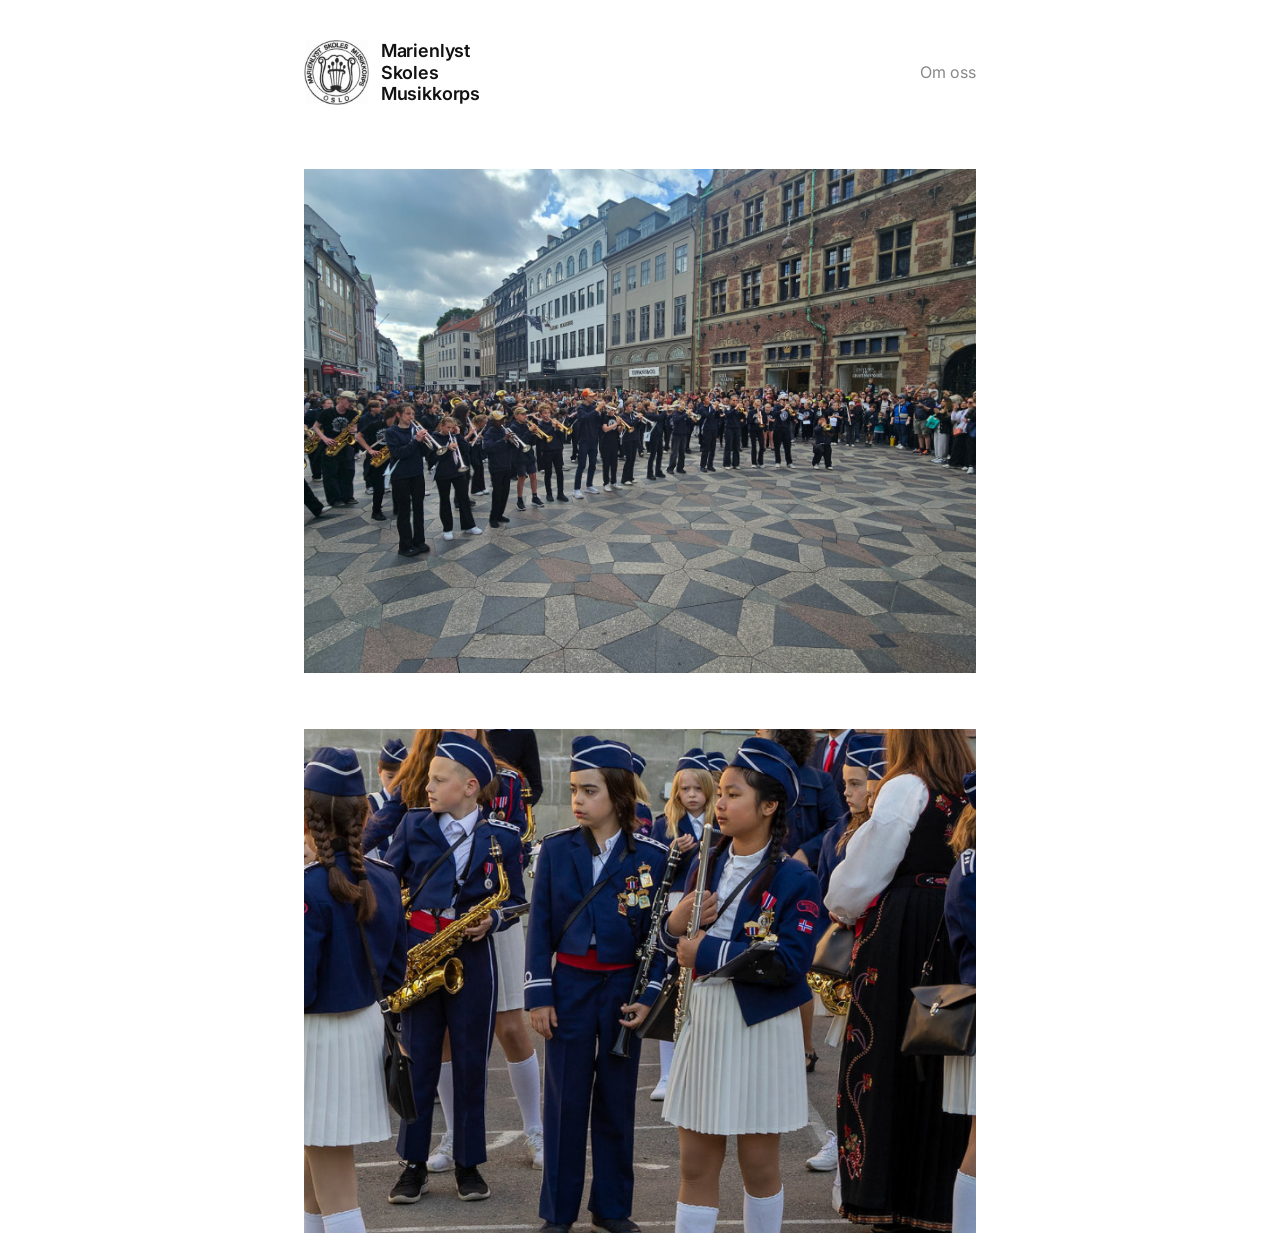
==== index.html @ fdddfdef "initial commit" ====
<!DOCTYPE html>
<html lang="en">
<head>
  <meta charset="UTF-8" />
  <meta name="viewport" content="width=device-width, initial-scale=1.0" />
  <title>Marienlyst Skoles Musikkorps</title>
  <link rel="preconnect" href="https://fonts.googleapis.com" />
  <link rel="preconnect" href="https://fonts.gstatic.com" crossorigin />
  <link href="https://fonts.googleapis.com/css2?family=Inter:wght@400;500;600&display=swap" rel="stylesheet" />
  <link rel="stylesheet" href="style.css" />
</head>
<body>
  <div class="wrap">
    <header>
      <nav class="nav">
        <a href="index.html" class="logo">
          <img src="assets/main_logo_bw.png" alt="" class="logo-mark" />
          <span class="logo-text">Marienlyst<br />Skoles<br />Musikkorps</span>
        </a>
        <div class="nav-links">
          <a href="about.html">Om oss</a>
        </div>
      </nav>
    </header>

    <main>
      <!-- A couple of dummy photos. Swap the src values for your own. -->
      <div class="gallery">
        <figure class="work" style="margin:0;">
          <img src="assets/20250625_164010.jpg" alt="Project One" />
          <figcaption class="caption">Korpstur til Kjøbenhavn med Urra og Kjelsås</figcaption>
        </figure>

        <figure class="work" style="margin:0;">
          <img src="assets/hero_bg1.png" alt="17. mai" />
          <figcaption class="caption">17. mai</figcaption>
        </figure>
      </div>
    </main>
  </div>
</body>
</html>
---- style.css ----
:root {
  --ink: #111111;
  --muted: #888888;
  --bg: #ffffff;
  --line: #e8e8e8;
  --maxw: 720px;
}

* { box-sizing: border-box; }

html { -webkit-text-size-adjust: 100%; }

body {
  margin: 0;
  background: var(--bg);
  color: var(--ink);
  font-family: "Inter", -apple-system, BlinkMacSystemFont, "Segoe UI", Helvetica, Arial, sans-serif;
  font-size: 17px;
  line-height: 1.6;
  font-weight: 400;
  -webkit-font-smoothing: antialiased;
  text-rendering: optimizeLegibility;
}

.wrap {
  max-width: var(--maxw);
  margin: 0 auto;
  padding: 0 24px;
}

/* ---- Header / nav ---- */
header {
  padding: 40px 0 0;
}

.nav {
  display: flex;
  align-items: center;
  justify-content: space-between;
  gap: 16px;
}

.logo {
  display: flex;
  align-items: center;
  gap: 12px;
  color: var(--ink);
  text-decoration: none;
}

.logo-text {
  font-weight: 600;
  font-size: 18px;
  line-height: 1.2;
  letter-spacing: -0.01em;
}

.logo-mark {
  /* span the full height of the three stacked words: font-size * line-height * 3 */
  width: calc(18px * 1.2 * 3);
  height: calc(18px * 1.2 * 3);
  object-fit: contain;
  flex: 0 0 auto;
}

.nav-links {
  display: flex;
  gap: 22px;
}

.nav-links a {
  color: var(--muted);
  text-decoration: none;
  font-size: 16px;
  transition: color 0.15s ease;
}

.nav-links a:hover,
.nav-links a.active {
  color: var(--ink);
}

/* ---- Main ---- */
main {
  padding: 64px 0 0;
}

h1 {
  font-size: 15px;
  font-weight: 500;
  letter-spacing: 0.02em;
  margin: 0 0 28px;
  color: var(--ink);
}

/* ---- Gallery (main page) ---- */
.gallery {
  display: flex;
  flex-direction: column;
  gap: 56px;
}

.work {
  position: relative;
}

.work img {
  width: 100%;
  display: block;
  background: #f2f2f2;
  aspect-ratio: 4 / 3;
  object-fit: cover;
}

/* Caption is hidden until hover, then fades in as a yellow panel
   with the title centered over the image. */
.work .caption {
  position: absolute;
  inset: 0;
  display: flex;
  align-items: center;
  justify-content: center;
  padding: 24px;
  text-align: center;
  background: rgba(167, 199, 231, 0.9);
  color: var(--ink);
  font-size: 18px;
  font-weight: 500;
  letter-spacing: 0.01em;
  opacity: 0;
  transition: opacity 0.2s ease;
}

.work:hover .caption {
  opacity: 1;
}

/* Touch devices have no hover: show the title as a label below instead. */
@media (hover: none) {
  .work .caption {
    position: static;
    opacity: 1;
    background: none;
    color: var(--muted);
    justify-content: flex-start;
    text-align: left;
    padding: 12px 0 0;
    font-size: 15px;
    font-weight: 400;
  }
}

/* ---- About page ---- */
.portrait {
  width: 100%;
  display: block;
  filter: grayscale(100%);
  background: #f2f2f2;
  aspect-ratio: 4 / 5;
  object-fit: cover;
}

.bio {
  margin: 40px 0 0;
}

.bio p {
  margin: 0 0 20px;
  max-width: 54ch;
}

.bio a {
  color: var(--ink);
  text-decoration: underline;
  text-decoration-color: #cdcdcd;
  text-decoration-thickness: 1px;
  text-underline-offset: 3px;
  transition: text-decoration-color 0.15s ease;
}

.bio a:hover {
  text-decoration-color: var(--ink);
}

/* Conductors list — minimal hanging dash instead of default bullets */
.people {
  list-style: none;
  margin: 4px 0 0;
  padding: 0;
}

.people li {
  position: relative;
  padding-left: 22px;
  max-width: 54ch;
}

.people li + li {
  margin-top: 10px;
}

.people li::before {
  content: "";
  position: absolute;
  left: 0;
  top: 0.72em;
  width: 10px;
  height: 1px;
  background: var(--muted);
}

.details {
  margin: 56px 0 0;
  border-top: 1px solid var(--line);
  padding-top: 32px;
}

.row {
  display: flex;
  gap: 24px;
  padding: 8px 0;
}

.row .label {
  flex: 0 0 120px;
  color: var(--muted);
  font-size: 15px;
}

.row .value {
  color: var(--ink);
  font-size: 15px;
}

.row .value a {
  color: var(--ink);
  text-decoration: none;
  border-bottom: 1px solid var(--line);
  transition: border-color 0.15s ease;
}

.row .value a:hover {
  border-color: var(--ink);
}

.social {
  display: flex;
  align-items: center;
  gap: 16px;
}

.social a {
  display: inline-flex;
  color: var(--muted);
  border-bottom: none;
  transition: color 0.15s ease;
}

.social svg {
  width: 36px;
  height: 36px;
}

.social a:hover {
  color: var(--ink);
  border-bottom: none;
}

/* ---- Footer ---- */
footer {
  padding: 80px 0 48px;
  color: var(--muted);
  font-size: 14px;
}

/* ---- Responsive ---- */
@media (max-width: 540px) {
  body { font-size: 16px; }
  header { padding-top: 28px; }
  main { padding-top: 44px; }
  .logo-text { font-size: 15px; }
  .logo-mark { width: calc(15px * 1.2 * 3); height: calc(15px * 1.2 * 3); }
  .gallery { gap: 40px; }
  .row { flex-direction: column; gap: 2px; }
  .row .label { flex-basis: auto; }
}
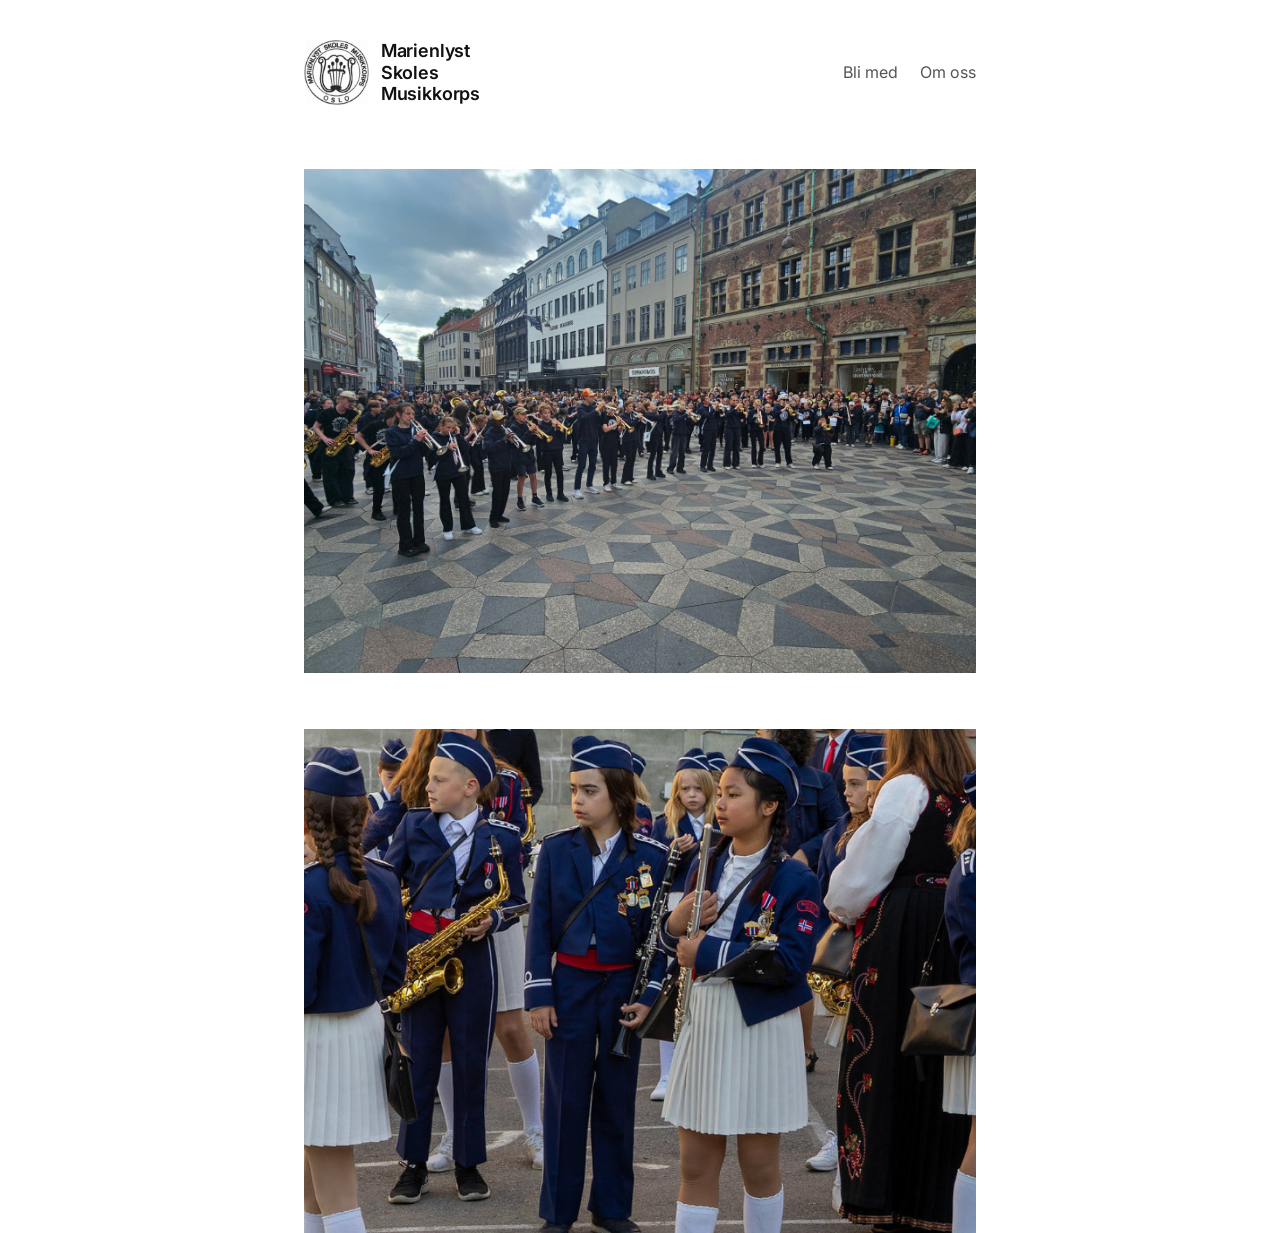
==== commit a898bf94: "add blimed" ====
--- a/index.html
+++ b/index.html
@@ -18,17 +18,17 @@
           <span class="logo-text">Marienlyst<br />Skoles<br />Musikkorps</span>
         </a>
         <div class="nav-links">
-          <a href="about.html">Om oss</a>
+          <a href="bli_med.html">Bli med</a>
+          <a href="om_oss.html">Om oss</a>
         </div>
       </nav>
     </header>
 
     <main>
-      <!-- A couple of dummy photos. Swap the src values for your own. -->
       <div class="gallery">
         <figure class="work" style="margin:0;">
           <img src="assets/20250625_164010.jpg" alt="Project One" />
-          <figcaption class="caption">Korpstur til Kjøbenhavn med Urra og Kjelsås</figcaption>
+          <figcaption class="caption">Korpstur til København med Urra og Kjelsås</figcaption>
         </figure>
 
         <figure class="work" style="margin:0;">
--- a/style.css
+++ b/style.css
@@ -69,7 +69,7 @@
 }
 
 .nav-links a {
-  color: var(--muted);
+  color: #555555;
   text-decoration: none;
   font-size: 16px;
   transition: color 0.15s ease;
@@ -112,8 +112,6 @@
   object-fit: cover;
 }
 
-/* Caption is hidden until hover, then fades in as a yellow panel
-   with the title centered over the image. */
 .work .caption {
   position: absolute;
   inset: 0;
@@ -171,35 +169,39 @@
 
 .bio a {
   color: var(--ink);
-  text-decoration: underline;
-  text-decoration-color: #cdcdcd;
-  text-decoration-thickness: 1px;
-  text-underline-offset: 3px;
-  transition: text-decoration-color 0.15s ease;
+  text-decoration: none;
+  background: rgba(167, 199, 231, 0.35);
+  padding: 0 4px;
+  border-radius: 3px;
+  transition: background 0.15s ease;
 }
 
 .bio a:hover {
-  text-decoration-color: var(--ink);
-}
-
-/* Conductors list — minimal hanging dash instead of default bullets */
-.people {
+  background: rgba(167, 199, 231, 0.75);
+}
+
+/* Hanging-dash lists (conductors, instruments) — minimal dash instead of default bullets */
+.people,
+.instruments {
   list-style: none;
   margin: 4px 0 0;
   padding: 0;
 }
 
-.people li {
+.people li,
+.instruments li {
   position: relative;
   padding-left: 22px;
   max-width: 54ch;
 }
 
-.people li + li {
+.people li + li,
+.instruments li + li {
   margin-top: 10px;
 }
 
-.people li::before {
+.people li::before,
+.instruments li::before {
   content: "";
   position: absolute;
   left: 0;
@@ -251,17 +253,24 @@
 
 .social a {
   display: inline-flex;
-  color: var(--muted);
+  align-items: center;
+  justify-content: center;
+  width: 44px;
+  height: 44px;
+  border-radius: 10px;
+  background: rgba(167, 199, 231, 0.35);
+  color: var(--ink);
   border-bottom: none;
-  transition: color 0.15s ease;
+  transition: background 0.15s ease;
 }
 
 .social svg {
-  width: 36px;
-  height: 36px;
+  width: 28px;
+  height: 28px;
 }
 
 .social a:hover {
+  background: rgba(167, 199, 231, 0.75);
   color: var(--ink);
   border-bottom: none;
 }
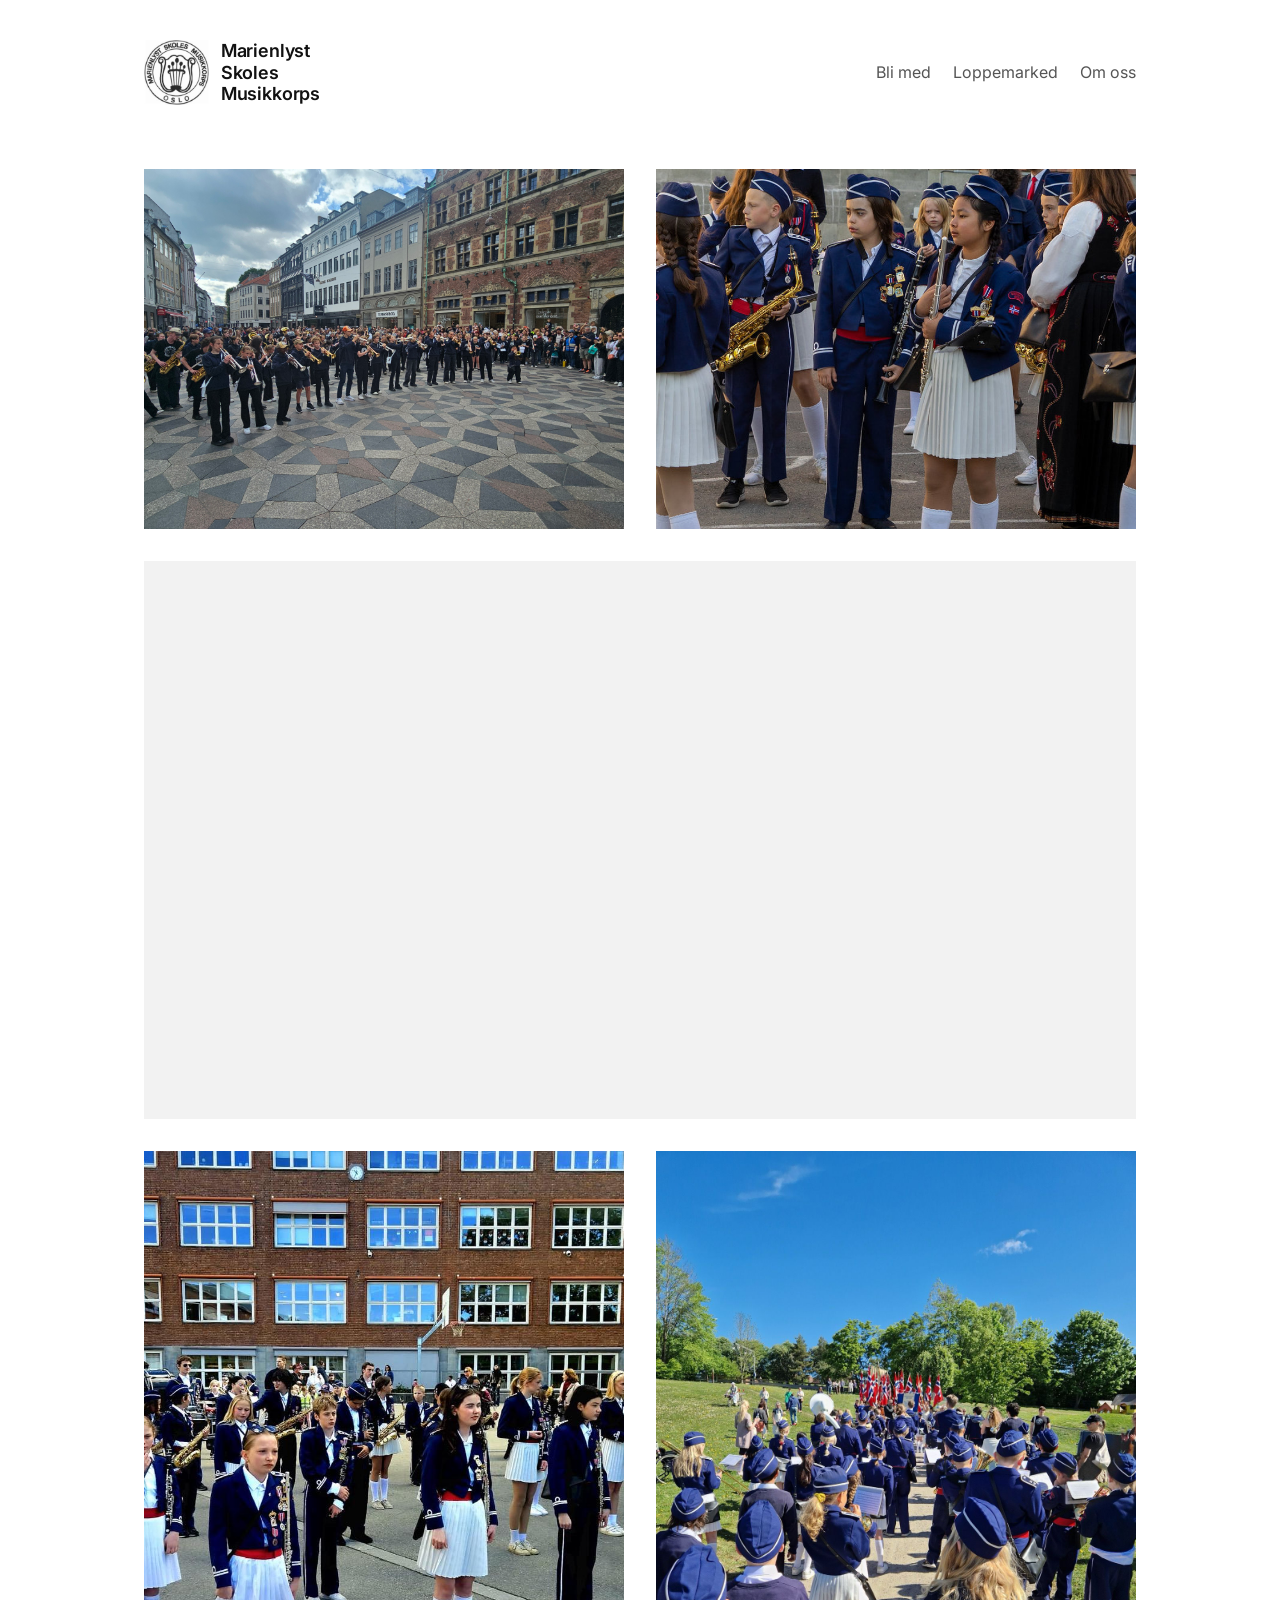
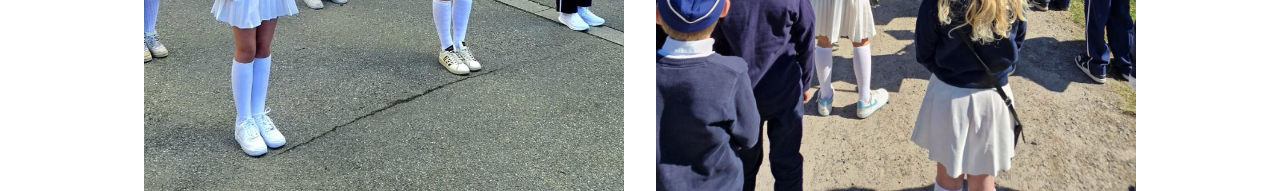
==== commit b8c167ce: "upgrade" ====
--- a/index.html
+++ b/index.html
@@ -10,15 +10,21 @@
   <link rel="stylesheet" href="style.css" />
 </head>
 <body>
-  <div class="wrap">
+  <div class="wrap wrap--wide">
     <header>
       <nav class="nav">
         <a href="index.html" class="logo">
           <img src="assets/main_logo_bw.png" alt="" class="logo-mark" />
           <span class="logo-text">Marienlyst<br />Skoles<br />Musikkorps</span>
         </a>
-        <div class="nav-links">
+        <button class="nav-toggle" aria-label="Meny" aria-controls="nav-links" aria-expanded="false">
+          <span class="nav-toggle-bar"></span>
+          <span class="nav-toggle-bar"></span>
+          <span class="nav-toggle-bar"></span>
+        </button>
+        <div class="nav-links" id="nav-links">
           <a href="bli_med.html">Bli med</a>
+          <a href="loppemarked.html">Loppemarked</a>
           <a href="om_oss.html">Om oss</a>
         </div>
       </nav>
@@ -35,8 +41,30 @@
           <img src="assets/hero_bg1.png" alt="17. mai" />
           <figcaption class="caption">17. mai</figcaption>
         </figure>
+
+        <figure class="work video" style="margin:0;">
+          <iframe
+            src="https://www.youtube-nocookie.com/embed/e8KeN7Cq8y0"
+            title="Marienlyst Skoles Musikkorps"
+            allow="accelerometer; autoplay; clipboard-write; encrypted-media; gyroscope; picture-in-picture; web-share"
+            referrerpolicy="strict-origin-when-cross-origin"
+            loading="lazy"
+            allowfullscreen
+          ></iframe>
+        </figure>
+
+        <figure class="work tall" style="margin:0;">
+          <img src="assets/oppstilling.jpeg" alt="Oppstilling" />
+          <figcaption class="caption">Oppstilling</figcaption>
+        </figure>
+
+        <figure class="work tall" style="margin:0;">
+          <img src="assets/barnetog.jpeg" alt="Barnetog" />
+          <figcaption class="caption">Barnetog</figcaption>
+        </figure>
       </div>
     </main>
   </div>
+  <script src="nav.js" defer></script>
 </body>
 </html>
--- a/style.css
+++ b/style.css
@@ -28,6 +28,11 @@
   padding: 0 24px;
 }
 
+/* Landing page runs wider to give the gallery room for two columns */
+.wrap--wide {
+  max-width: 1040px;
+}
+
 /* ---- Header / nav ---- */
 header {
   padding: 40px 0 0;
@@ -80,6 +85,48 @@
   color: var(--ink);
 }
 
+.nav-toggle {
+  display: none;
+  flex-direction: column;
+  justify-content: center;
+  gap: 5px;
+  width: 40px;
+  height: 40px;
+  padding: 0;
+  border: 0;
+  background: none;
+  color: var(--ink);
+  cursor: pointer;
+}
+
+.nav-toggle-bar {
+  display: block;
+  width: 22px;
+  height: 2px;
+  margin: 0 auto;
+  background: currentColor;
+}
+
+/* Fold the nav into a hamburger dropdown on narrow screens */
+@media (max-width: 600px) {
+  .nav { flex-wrap: wrap; }
+  .nav-toggle { display: flex; }
+  .nav-links {
+    flex-basis: 100%;
+    flex-direction: column;
+    gap: 0;
+    display: none;
+    margin-top: 12px;
+    border-top: 1px solid var(--line);
+  }
+  .nav-links.open { display: flex; }
+  .nav-links a {
+    padding: 12px 0;
+    font-size: 17px;
+    border-bottom: 1px solid var(--line);
+  }
+}
+
 /* ---- Main ---- */
 main {
   padding: 64px 0 0;
@@ -98,6 +145,18 @@
   display: flex;
   flex-direction: column;
   gap: 56px;
+}
+
+/* Two columns on desktop; the video spans the full width below the photos */
+@media (min-width: 601px) {
+  .gallery {
+    display: grid;
+    grid-template-columns: 1fr 1fr;
+    gap: 32px;
+  }
+  .gallery .video {
+    grid-column: 1 / -1;
+  }
 }
 
 .work {
@@ -110,6 +169,25 @@
   background: #f2f2f2;
   aspect-ratio: 4 / 3;
   object-fit: cover;
+}
+
+/* Portrait tiles for upright photos */
+.work.tall img {
+  aspect-ratio: 3 / 4;
+}
+
+/* Video tile: same full-width box and grey placeholder as photos,
+   but 16/9 (video's natural ratio) and no hover caption. */
+.work.video {
+  aspect-ratio: 16 / 9;
+  background: #f2f2f2;
+}
+
+.work.video iframe {
+  width: 100%;
+  height: 100%;
+  display: block;
+  border: 0;
 }
 
 .work .caption {
@@ -170,21 +248,21 @@
 .bio a {
   color: var(--ink);
   text-decoration: none;
-  background: rgba(167, 199, 231, 0.35);
+  background: rgba(245, 152, 50, 0.45);
   padding: 0 4px;
   border-radius: 3px;
   transition: background 0.15s ease;
 }
 
 .bio a:hover {
-  background: rgba(167, 199, 231, 0.75);
+  background: rgba(245, 152, 50, 0.85);
 }
 
 /* Hanging-dash lists (conductors, instruments) — minimal dash instead of default bullets */
 .people,
 .instruments {
   list-style: none;
-  margin: 4px 0 0;
+  margin: 4px 0 24px;
   padding: 0;
 }
 
@@ -258,7 +336,7 @@
   width: 44px;
   height: 44px;
   border-radius: 10px;
-  background: rgba(167, 199, 231, 0.35);
+  background: rgba(245, 152, 50, 0.45);
   color: var(--ink);
   border-bottom: none;
   transition: background 0.15s ease;
@@ -270,7 +348,7 @@
 }
 
 .social a:hover {
-  background: rgba(167, 199, 231, 0.75);
+  background: rgba(245, 152, 50, 0.85);
   color: var(--ink);
   border-bottom: none;
 }
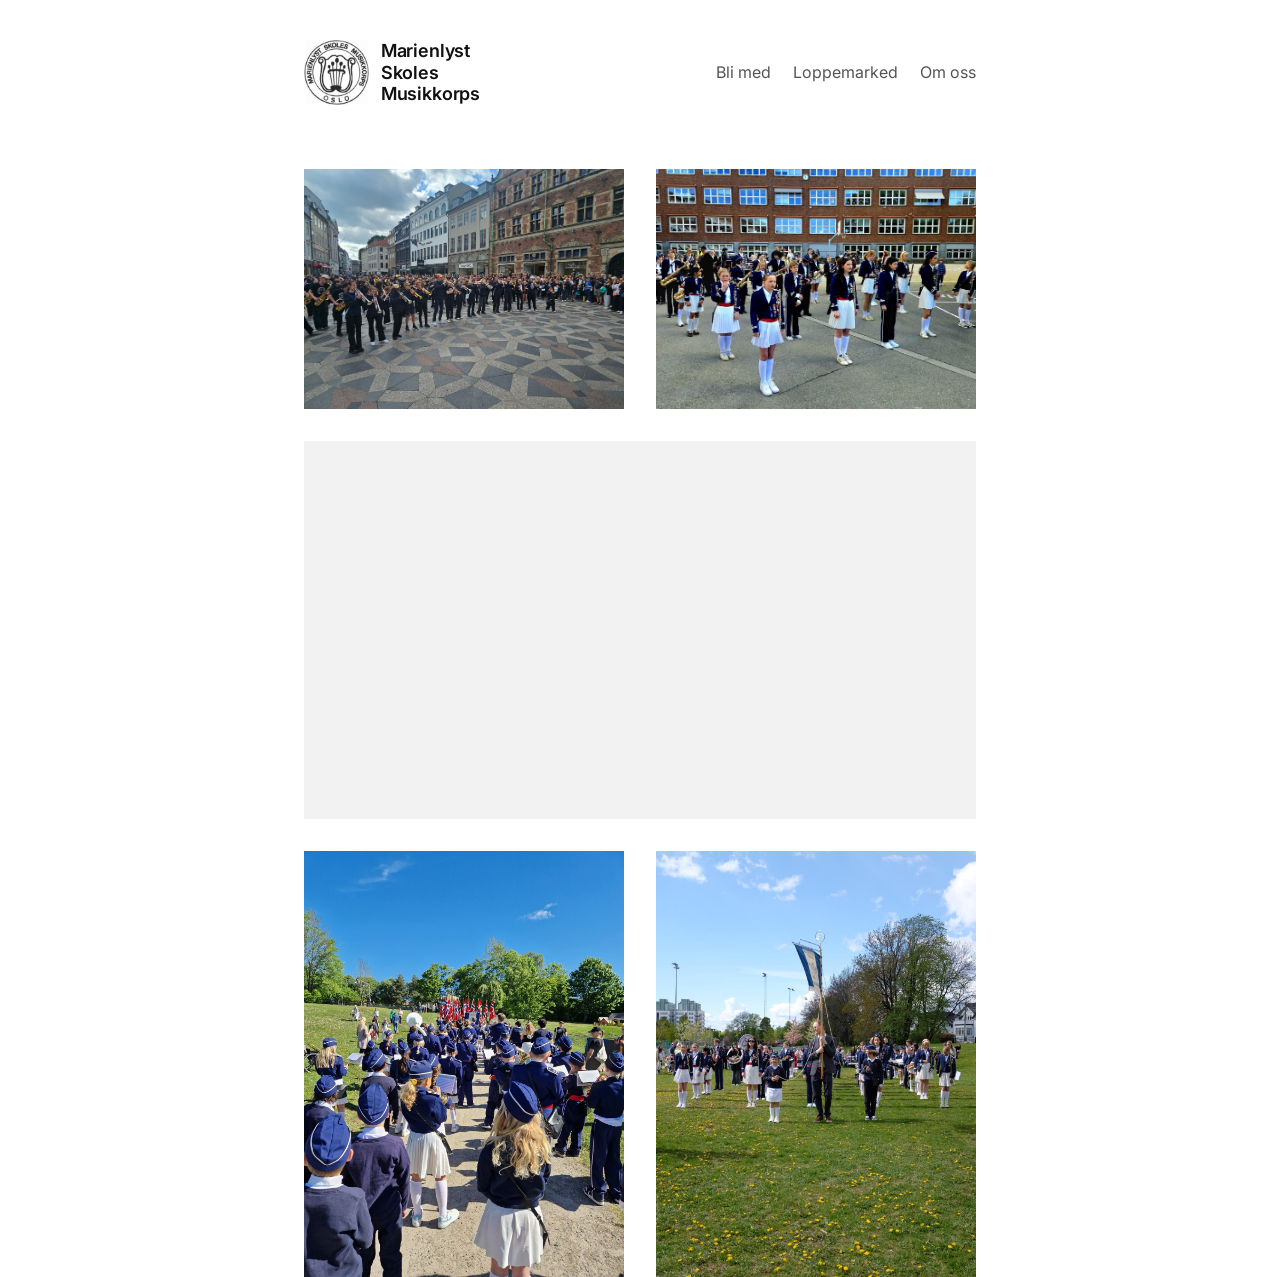
==== commit 4e80c58c: "upgrade 2" ====
--- a/index.html
+++ b/index.html
@@ -10,7 +10,7 @@
   <link rel="stylesheet" href="style.css" />
 </head>
 <body>
-  <div class="wrap wrap--wide">
+  <div class="wrap">
     <header>
       <nav class="nav">
         <a href="index.html" class="logo">
@@ -32,17 +32,17 @@
 
     <main>
       <div class="gallery">
-        <figure class="work" style="margin:0;">
-          <img src="assets/20250625_164010.jpg" alt="Project One" />
-          <figcaption class="caption">Korpstur til København med Urra og Kjelsås</figcaption>
+        <figure class="visual" style="margin:0;">
+          <img src="assets/20250625_164010.jpg" alt="Korpstur til København med Urra og Kjelsås 2025" />
+          <figcaption class="caption">Korpstur til København med Urra og Kjelsås 2025</figcaption>
         </figure>
 
-        <figure class="work" style="margin:0;">
-          <img src="assets/hero_bg1.png" alt="17. mai" />
-          <figcaption class="caption">17. mai</figcaption>
+        <figure class="visual" style="margin:0;">
+          <img src="assets/oppstilling.jpeg" alt="Skolegården 17. mai 2026" />
+          <figcaption class="caption">Skolegården 17. mai 2026</figcaption>
         </figure>
 
-        <figure class="work video" style="margin:0;">
+        <figure class="visual video" style="margin:0;">
           <iframe
             src="https://www.youtube-nocookie.com/embed/e8KeN7Cq8y0"
             title="Marienlyst Skoles Musikkorps"
@@ -53,14 +53,14 @@
           ></iframe>
         </figure>
 
-        <figure class="work tall" style="margin:0;">
-          <img src="assets/oppstilling.jpeg" alt="Oppstilling" />
-          <figcaption class="caption">Oppstilling</figcaption>
+        <figure class="visual tall" style="margin:0;">
+          <img src="assets/barnetog.jpeg" alt="Barnetog" />
+          <figcaption class="caption">Barnetog mai 2026</figcaption>
         </figure>
 
-        <figure class="work tall" style="margin:0;">
-          <img src="assets/barnetog.jpeg" alt="Barnetog" />
-          <figcaption class="caption">Barnetog</figcaption>
+        <figure class="visual tall" style="margin:0;">
+          <img src="assets/barnetog2.jpeg" alt="Oppstilling" />
+          <figcaption class="caption">Oppstilling</figcaption>
         </figure>
       </div>
     </main>
--- a/style.css
+++ b/style.css
@@ -26,11 +26,6 @@
   max-width: var(--maxw);
   margin: 0 auto;
   padding: 0 24px;
-}
-
-/* Landing page runs wider to give the gallery room for two columns */
-.wrap--wide {
-  max-width: 1040px;
 }
 
 /* ---- Header / nav ---- */
@@ -159,11 +154,11 @@
   }
 }
 
-.work {
+.visual {
   position: relative;
 }
 
-.work img {
+.visual img {
   width: 100%;
   display: block;
   background: #f2f2f2;
@@ -172,25 +167,25 @@
 }
 
 /* Portrait tiles for upright photos */
-.work.tall img {
+.visual.tall img {
   aspect-ratio: 3 / 4;
 }
 
 /* Video tile: same full-width box and grey placeholder as photos,
    but 16/9 (video's natural ratio) and no hover caption. */
-.work.video {
+.visual.video {
   aspect-ratio: 16 / 9;
   background: #f2f2f2;
 }
 
-.work.video iframe {
+.visual.video iframe {
   width: 100%;
   height: 100%;
   display: block;
   border: 0;
 }
 
-.work .caption {
+.visual .caption {
   position: absolute;
   inset: 0;
   display: flex;
@@ -207,13 +202,13 @@
   transition: opacity 0.2s ease;
 }
 
-.work:hover .caption {
+.visual:hover .caption {
   opacity: 1;
 }
 
 /* Touch devices have no hover: show the title as a label below instead. */
 @media (hover: none) {
-  .work .caption {
+  .visual .caption {
     position: static;
     opacity: 1;
     background: none;
